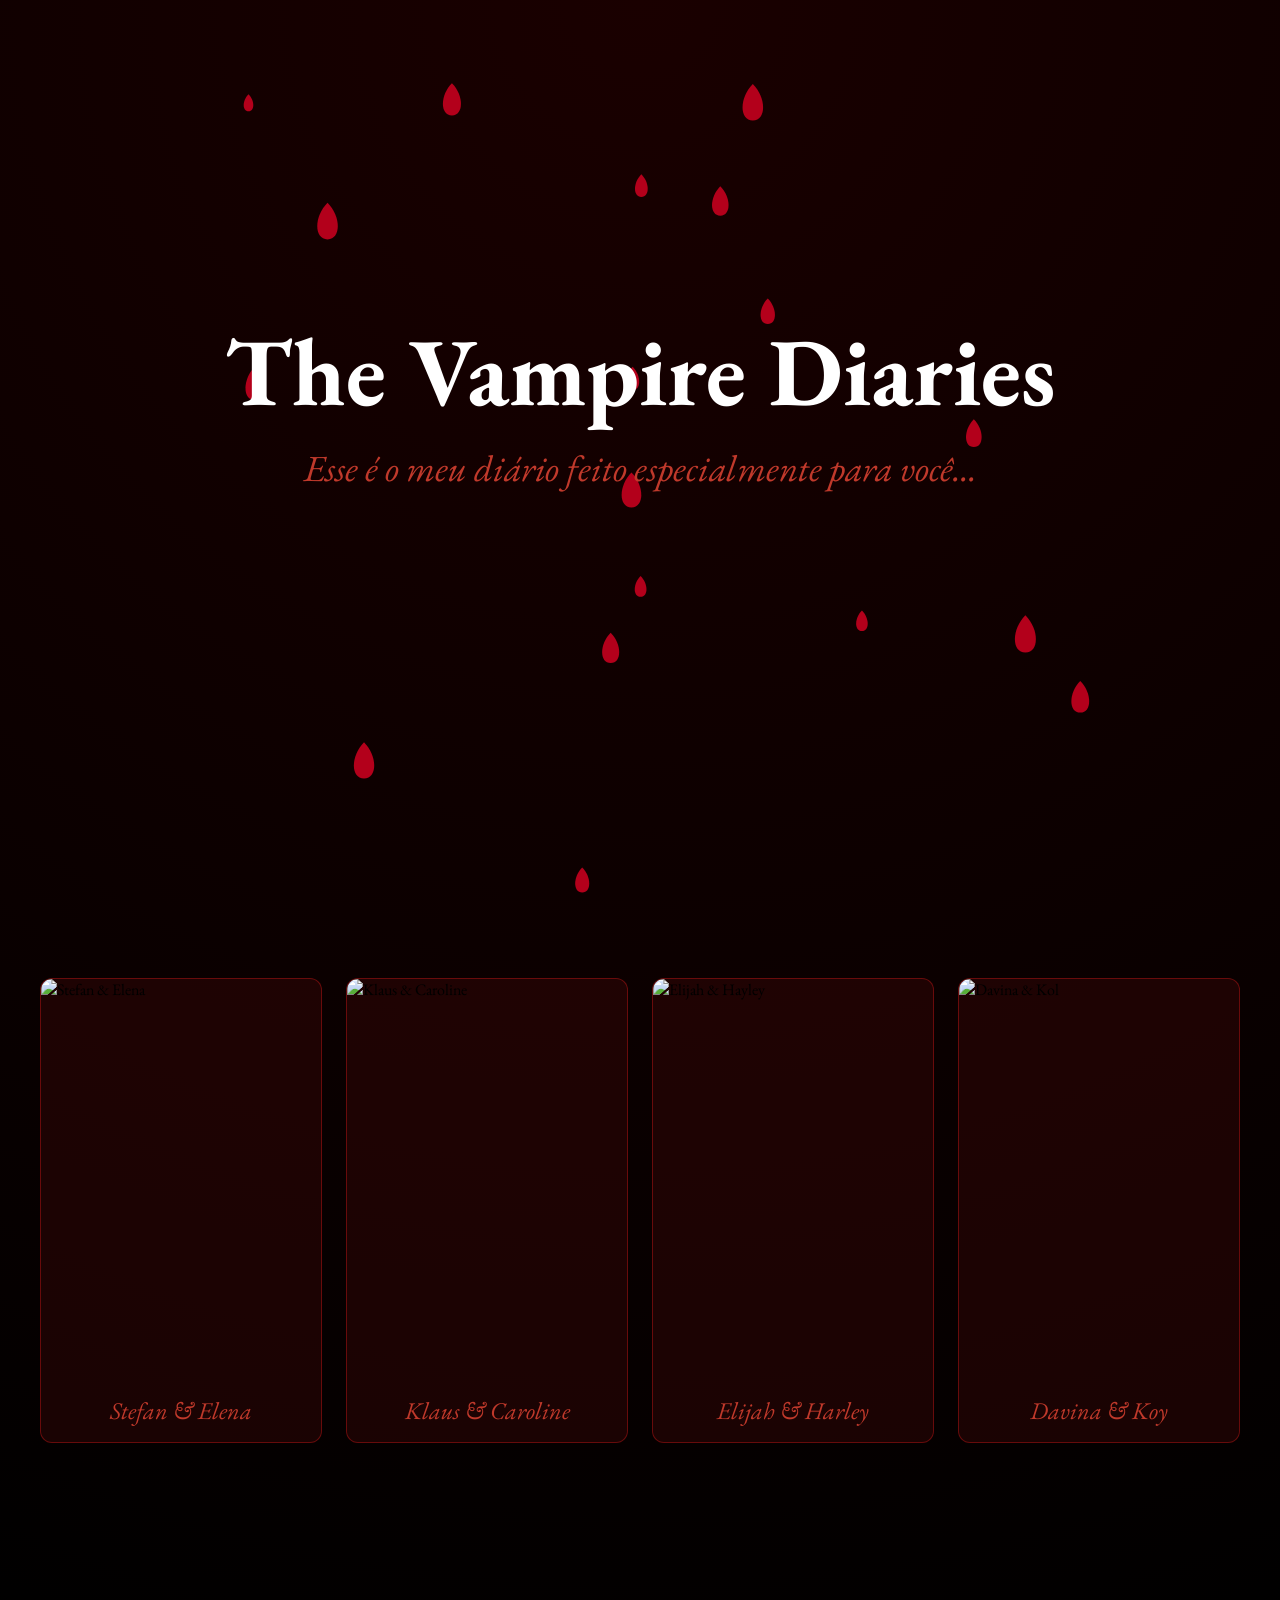
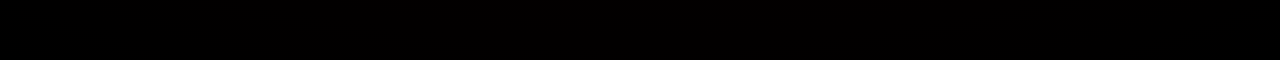
==== livro/capitulo2.html @ 480da624 "teste do mobile" ====
<!DOCTYPE html>
<html lang="pt-br">
<head>
    <link href="https://fonts.googleapis.com/css2?family=Cormorant+Upright:ital,wght@0,400;1,400&display=swap" rel="stylesheet">
    <link rel="preconnect" href="https://fonts.googleapis.com">
    <link rel="preconnect" href="https://fonts.gstatic.com" crossorigin>
    <link href="https://fonts.googleapis.com/css2?family=EB+Garamond:ital,wght@0,400..800;1,400..800&display=swap" rel="stylesheet">
    <meta charset="UTF-8">
    <meta name="viewport" content="width=device-width, initial-scale=1.0">
    <title>The Programmer Diaries</title>
    <link rel="stylesheet" href="../assets/capitulo1.css">
</head>
<body>
    <canvas id="canvas"></canvas>

    <div class="pagina">

        <div class="titulo">
            <h1>The Vampire Diaries</h1>
            <p class="subtitulo">Esse é o meu diário feito especialmente para você...</p>
        </div>

        <div class="cards">

            <div class="card" data-position="center" data-nome="Stefan & Elena" data-frase="Eu vivia como o Stefan, carregando uma eternidade de culpa, era algo que eu já havia aceitado e que viveria assim até o dia em que eu morresse. Mas você foi uma luz no fim do túnel, algo que me fez deixar meu lado estripador no passado e me fez querer retomar minha humanidade." data-img="../src/aaeab589db3d82ce3978d9ee8c9a71b1.jpg">
                <img src="../src/aaeab589db3d82ce3978d9ee8c9a71b1.jpg" alt="Stefan & Elena">
                <div class="card-info"><h2>Stefan & Elena</h2></div>
            </div>

            <div class="card" data-position="top" data-nome="Klaus & Caroline" data-frase="Eu vivia como o Klaus, com mais de mil anos de existência, fui um ser temido e poderoso, tive tudo a minha vontade... Até conhecer você. Percebi que não poderia tê-la como bem entendesse, precisaria mudar para algo melhor do que sou hoje, não como um ser sobrenatural, mas como um humano." data-img="../src/8bc960290d0fc2e37c0245216d3d1296.jpg">
                <img src="../src/8bc960290d0fc2e37c0245216d3d1296.jpg" alt="Klaus & Caroline">
                <div class="card-info"><h2>Klaus & Caroline</h2></div>
            </div>

            <div class="card" data-position="top" data-nome="Elijah & Harley" data-frase="Eu vivia como o Elijah, o mais nobre entre os Originais. Vivi muito tempo transformando pessoas em peões e controlando minhas emoções, palavras e impulsos. Até conhecer você, que quebrou minha armadura aos poucos. Me vi me tornando algo novo que jamais poderia imaginar ser — você me ensinou a amar e a proteger aquilo que me é importante." data-img="../src/7e198089a83400742d4eca5a933eb7bc.jpg">
                <img src="../src/7e198089a83400742d4eca5a933eb7bc.jpg" alt="Elijah & Hayley">
                <div class="card-info"><h2>Elijah & Harley</h2></div>
            </div>

            <div class="card" data-position="center" data-nome="Davina & Kol" data-frase="Eu vivia como o Kol, o Original problemático da família que ninguém levava a sério, vivi sendo uma pessoa em quem ninguém poderia sequer confiar. Mas ao te conhecer, percebi que não estava sozinho nesse mundo. Você enxergou um Kol que ninguém mais enxergaria — não o caos que sempre me acompanhava, mas a pessoa por trás dele, alguém que há muito tempo só queria ser amado e levado a sério." data-img="../src/e252a35f393a559283a7852877ebd807.jpg">
                <img src="../src/e252a35f393a559283a7852877ebd807.jpg" alt="Davina & Kol">
                <div class="card-info"><h2>Davina & Koy</h2></div>
            </div>

        </div>

    </div>

    <div class="modal" id="modal">
        <div class="modal-conteudo">
            <button class="modal-fechar" id="modalFechar">✕</button>
            <img id="modalImg">
            <div class="modal-texto">
                <h2 id="modalNome"></h2>
                <p id="modalFrase"></p>
            </div>
        </div>
    </div>

    <script src="../assets/capitulo1.js"></script>
</body>
</html>
---- assets/capitulo1.css ----
body {
    margin: 0;
    font-family: 'EB Garamond', serif;
    overflow-x: hidden;
    background: radial-gradient(circle at top, #1a0000, #000000);
}

canvas {
    position: fixed;
    top: 0;
    left: 0;
    width: 100%;
    height: 100%;
    z-index: 0;
}

.pagina {
    position: relative;
    z-index: 1;
    display: flex;
    flex-direction: column;
    align-items: center;
}

.titulo {
    margin-top: 40px;
    height: 80vh;
    display: flex;
    flex-direction: column;
    align-items: center;
    justify-content: center;
    text-align: center;
    padding: 0 20px;
    box-sizing: border-box;
}

.titulo h1 {
    color: #ffffff;
    font-size: 6rem;
    margin: 0 0 10px 0;
    opacity: 0;
    transform: translateY(-20px);
    transition: opacity 0.8s ease, transform 0.8s ease;
}

.titulo h1.visivel {
    opacity: 1;
    transform: translateY(0);
}

.subtitulo {
    color: #c0392b;
    font-size: 2.3rem;
    font-style: italic;
    margin: 0;
    opacity: 0;
    transform: translateY(-20px);
    transition: opacity 0.8s ease, transform 0.8s ease;
}

.subtitulo.visivel {
    opacity: 1;
    transform: translateY(0);
}

/* Cards */
.cards {
    min-height: 100vh;
    display: flex;
    flex-direction: row;
    align-items: center;
    justify-content: center;
    gap: 24px;
    width: 100%;
    padding: 60px 20px;
    box-sizing: border-box;
    flex-wrap: wrap;
}

.card {
    width: 280px;
    border: 1px solid rgba(180, 20, 20, 0.5);
    border-radius: 12px;
    overflow: hidden;
    background: rgba(80, 10, 10, 0.3);
    opacity: 0;
    transform: translateY(40px);
    transition: opacity 0.7s ease, transform 0.5s cubic-bezier(0.34, 1.56, 0.64, 1), border-color 0.3s ease, box-shadow 0.3s ease;
    cursor: pointer;
}

.card.visivel {
    opacity: 1;
    transform: translateY(0);
}

.card:hover {
    transform: translateY(-8px);
    border-color: rgba(200, 30, 30, 0.9);
}

.card.selecionado {
    transform: translateY(-20px) !important;
    border-color: rgba(200, 30, 30, 0.9);
    box-shadow: 0 0 30px rgba(180, 20, 20, 0.5);
}

.card img {
    width: 100%;
    height: 400px;
    object-fit: cover;
    display: block;
}

.card-info {
    padding: 16px;
    text-align: center;
}

.card-info h2 {
    color: #c0392b;
    margin: 0;
    font-size: 1.5rem;
    font-weight: 400;
    font-style: italic;
}



/* Modal */
.modal {
    position: fixed;
    top: 0;
    left: 0;
    width: 100%;
    height: 100%;
    background: rgba(0, 0, 0, 0);
    z-index: 10;
    display: flex;
    align-items: center;
    justify-content: center;
    pointer-events: none;
    transition: background 0.4s ease;
}

.modal.aberto {
    background: rgba(0, 0, 0, 0.85);
    pointer-events: all;
}

.modal-conteudo {
    position: relative;
    border: 1px solid rgba(180, 20, 20, 0.6);
    border-radius: 12px;
    overflow: hidden;
    background: rgba(20, 5, 5, 0.95);

    display: flex;
    flex-direction: row;

    width: 700px;          /* 🔥 tamanho FIXO */
    height: 600px;         /* 🔥 tamanho FIXO */

    opacity: 0;
    transform: scale(0.9);
    transition: all 0.4s cubic-bezier(0.34, 1.56, 0.64, 1);

    
    top: auto !important;
    left: auto !important;
    right: auto !important;
    bottom: auto !important;
}


.modal.aberto .modal-conteudo {
    opacity: 1;
}

.modal-fechar {
    position: absolute;
    top: 12px;
    right: 16px;
    background: none;
    border: none;
    color: #c0392b;
    font-size: 1.2rem;
    cursor: pointer;
    z-index: 1;
}

.modal-conteudo img {
    width: 50%;
    height: 100%;
    object-fit: cover;
}

.modal-conteudo h2 {
    color: #ffffff;
    font-size: 2.0rem;
    
    font-weight: bold;
    font-style: italic;
    margin: 20px 0 10px 0;
}

.modal-conteudo p {
    color: #c0392b;
    font-size: 1.3rem;
    font-style: italic;
    font-weight: bold;
    padding: 0 24px 28px 30px;
    margin: 0;
    line-height: 1.3;
}

.modal-texto {
    width: 50%;
    display: flex;
    flex-direction: column;
    align-items: center;
    justify-content: center;
    padding: 24px;
    box-sizing: border-box;
    text-align: center;
    overflow-y: auto;
}



/* Carta */
.carta-secao {
    min-height: 100vh;
    display: flex;
    align-items: center;
    justify-content: center;
    padding: 60px 20px;
    box-sizing: border-box;
}

.carta {
    width: 800px;
    min-height: 500px;
    background: #f5e6c8;
    border-radius: 4px;
    padding: 0px 60px;
    box-sizing: border-box;
    box-shadow: 0 0 40px rgba(0, 0, 0, 0.8), inset 0 0 80px rgba(180, 120, 50, 0.2);
    opacity: 0;
    transform: translateY(40px);
    transition: opacity 0.8s ease, transform 0.8s ease;
    background-image:
        repeating-linear-gradient(
            transparent,
            transparent 39px,
            rgba(180, 120, 50, 0.3) 39px,
            rgba(180, 120, 50, 0.3) 40px
        );
    line-height: 40px;
}

.carta.visivel {
    opacity: 1;
    transform: translateY(0);
}

.carta-texto {
    font-family: 'Cormorant Upright', serif;
    font-size: 1.4rem;
    color: #1a0000;
    line-height: 40px;
    margin: 0;
    padding-top: 8px;
    white-space: pre-wrap;
    font-style: italic;
}

/* Tablet */
@media (max-width: 1100px) {
    .titulo h1 {
        font-size: 4rem;
    }

    .subtitulo {
        font-size: 1.6rem;
    }

    .cards {
        gap: 16px;
    }

    .card {
        width: 220px;
    }

    .card img {
        height: 300px;
    }

    .carta {
        width: 90%;
        padding: 0 40px;
    }
}

/* Mobile */
@media (max-width: 768px) {
    .titulo h1 { font-size: 2.5rem; }
    .subtitulo { font-size: 1.2rem; }

    .cards {
        flex-direction: column;
        align-items: center;
        gap: 20px;
        min-height: unset;
        padding: 40px 20px;
    }

    .card { width: 85%; max-width: 360px; }

    .card img {
        width: 100%;
        height: 280px !important;
        object-fit: cover !important;
    }

    .modal {
        align-items: center;
        padding: 20px;
        box-sizing: border-box;
    }

    .modal-conteudo {
        flex-direction: column !important;
        width: 90vw !important;
        height: auto !important;
        max-height: 92vh !important;
        overflow-y: auto !important;
        transform: scale(1) !important;
    }

    .modal-conteudo img {
        width: 100% !important;
        height: auto !important;
        max-height: 55vh !important;
        object-fit: contain !important;
        background: #0a0000 !important;
        flex-shrink: 0 !important;
    }

    .modal-texto {
        width: 100% !important;
        box-sizing: border-box !important;
        padding: 20px !important;
        justify-content: flex-start !important;
        flex-shrink: 0 !important;
    }

    .modal-conteudo h2 {
        font-size: 1.3rem !important;
        margin: 0 0 10px 0 !important;
    }

    .modal-conteudo p {
        font-size: 0.95rem !important;
        padding: 0 !important;
        line-height: 1.5 !important;
    }

    .carta { width: 95%; padding: 0 20px; }
    .carta-texto { font-size: 1rem; }
}

@media (max-width: 480px) {
    .titulo h1 { font-size: 1.8rem; }
    .subtitulo { font-size: 1rem; }
    .card { width: 95%; }
}
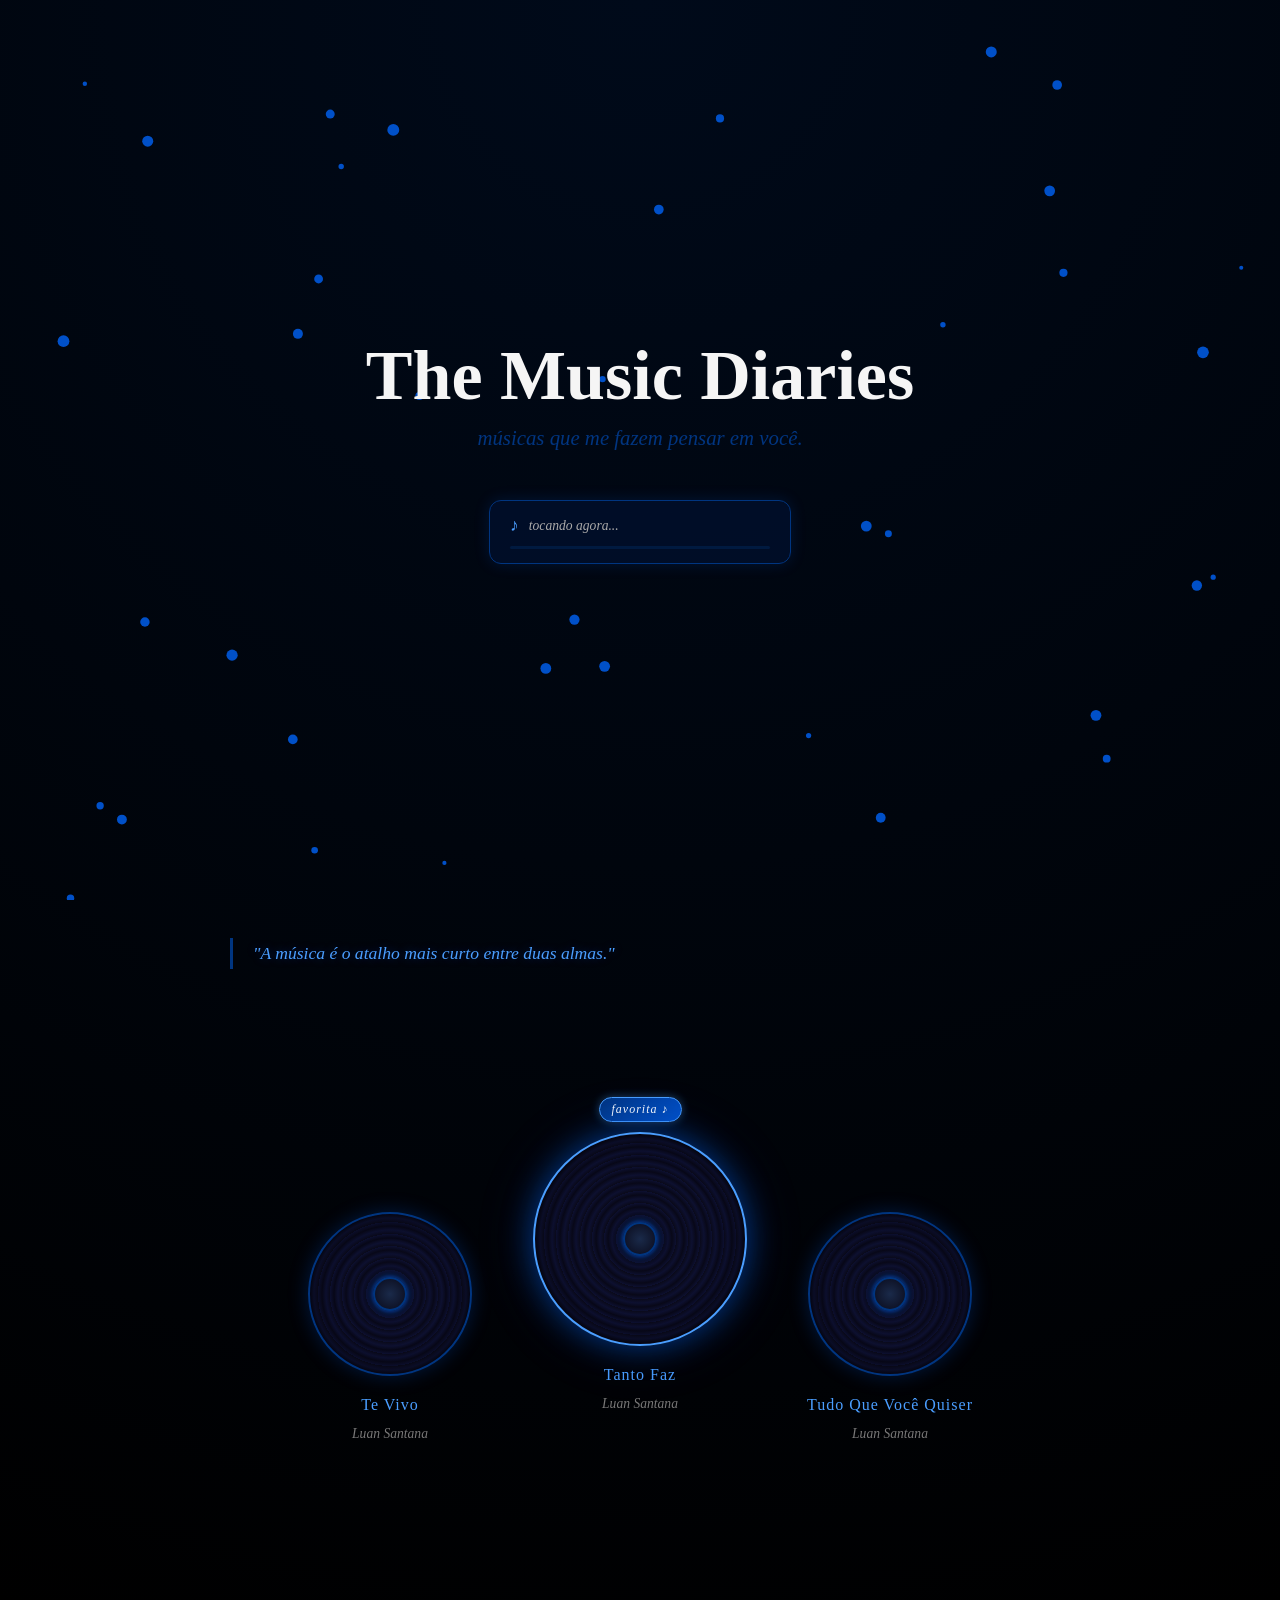
==== commit 1b8d7c3b: "teste 2 mobile" ====
--- a/livro/capitulo2.html
+++ b/livro/capitulo2.html
@@ -1,62 +1,106 @@
 <!DOCTYPE html>
 <html lang="pt-br">
 <head>
-    <link href="https://fonts.googleapis.com/css2?family=Cormorant+Upright:ital,wght@0,400;1,400&display=swap" rel="stylesheet">
-    <link rel="preconnect" href="https://fonts.googleapis.com">
-    <link rel="preconnect" href="https://fonts.gstatic.com" crossorigin>
-    <link href="https://fonts.googleapis.com/css2?family=EB+Garamond:ital,wght@0,400..800;1,400..800&display=swap" rel="stylesheet">
     <meta charset="UTF-8">
     <meta name="viewport" content="width=device-width, initial-scale=1.0">
     <title>The Programmer Diaries</title>
-    <link rel="stylesheet" href="../assets/capitulo1.css">
+    <link rel="stylesheet" href="../assets/capitulo2.css">
 </head>
+
 <body>
-    <canvas id="canvas"></canvas>
 
-    <div class="pagina">
+<canvas id="petalas"></canvas>
 
-        <div class="titulo">
-            <h1>The Vampire Diaries</h1>
-            <p class="subtitulo">Esse é o meu diário feito especialmente para você...</p>
+<div class="pagina-container">
+
+    <div class="topo">
+        <h1 class="titulo">The Music Diaries</h1>
+        <p class="subtitulo">músicas que me fazem pensar em você.</p>
+
+        <div class="player">
+            <div class="player-info">
+                <span class="player-nota">♪</span>
+                <span class="player-nome">tocando agora...</span>
+            </div>
+            <div class="player-barra">
+                <div class="player-progresso"></div>
+            </div>
         </div>
+    </div>
 
-        <div class="cards">
+    <div class="citacao-section">
+        <p class="citacao">"A música é o atalho mais curto entre duas almas."</p>
+    </div>
 
-            <div class="card" data-position="center" data-nome="Stefan & Elena" data-frase="Eu vivia como o Stefan, carregando uma eternidade de culpa, era algo que eu já havia aceitado e que viveria assim até o dia em que eu morresse. Mas você foi uma luz no fim do túnel, algo que me fez deixar meu lado estripador no passado e me fez querer retomar minha humanidade." data-img="../src/aaeab589db3d82ce3978d9ee8c9a71b1.jpg">
-                <img src="../src/aaeab589db3d82ce3978d9ee8c9a71b1.jpg" alt="Stefan & Elena">
-                <div class="card-info"><h2>Stefan & Elena</h2></div>
+    <div class="conteudo">
+
+        <div class="discos-grid">
+
+            <div class="disco-card" onclick="abrirModal('modal1')" data-audio="../src/tevivo.mp3">
+                <div class="disco">
+                    <div class="disco-centro"></div>
+                </div>
+                <div class="disco-info">
+                    <div class="disco-titulo">Te Vivo</div>
+                    <div class="disco-texto">Luan Santana</div>
+                </div>
             </div>
 
-            <div class="card" data-position="top" data-nome="Klaus & Caroline" data-frase="Eu vivia como o Klaus, com mais de mil anos de existência, fui um ser temido e poderoso, tive tudo a minha vontade... Até conhecer você. Percebi que não poderia tê-la como bem entendesse, precisaria mudar para algo melhor do que sou hoje, não como um ser sobrenatural, mas como um humano." data-img="../src/8bc960290d0fc2e37c0245216d3d1296.jpg">
-                <img src="../src/8bc960290d0fc2e37c0245216d3d1296.jpg" alt="Klaus & Caroline">
-                <div class="card-info"><h2>Klaus & Caroline</h2></div>
+            <div class="disco-card destaque" onclick="abrirModal('modal2')" data-audio="../src/tantofaz.mp3">
+                <div class="badge">favorita ♪</div>
+                <div class="disco">
+                    <div class="disco-centro"></div>
+                </div>
+                <div class="disco-info">
+                    <div class="disco-titulo">Tanto Faz</div>
+                    <div class="disco-texto">Luan Santana</div>
+                </div>
             </div>
 
-            <div class="card" data-position="top" data-nome="Elijah & Harley" data-frase="Eu vivia como o Elijah, o mais nobre entre os Originais. Vivi muito tempo transformando pessoas em peões e controlando minhas emoções, palavras e impulsos. Até conhecer você, que quebrou minha armadura aos poucos. Me vi me tornando algo novo que jamais poderia imaginar ser — você me ensinou a amar e a proteger aquilo que me é importante." data-img="../src/7e198089a83400742d4eca5a933eb7bc.jpg">
-                <img src="../src/7e198089a83400742d4eca5a933eb7bc.jpg" alt="Elijah & Hayley">
-                <div class="card-info"><h2>Elijah & Harley</h2></div>
-            </div>
-
-            <div class="card" data-position="center" data-nome="Davina & Kol" data-frase="Eu vivia como o Kol, o Original problemático da família que ninguém levava a sério, vivi sendo uma pessoa em quem ninguém poderia sequer confiar. Mas ao te conhecer, percebi que não estava sozinho nesse mundo. Você enxergou um Kol que ninguém mais enxergaria — não o caos que sempre me acompanhava, mas a pessoa por trás dele, alguém que há muito tempo só queria ser amado e levado a sério." data-img="../src/e252a35f393a559283a7852877ebd807.jpg">
-                <img src="../src/e252a35f393a559283a7852877ebd807.jpg" alt="Davina & Kol">
-                <div class="card-info"><h2>Davina & Koy</h2></div>
+            <div class="disco-card" onclick="abrirModal('modal3')" data-audio="../src/tudoquevocequiser.mp3">
+                <div class="disco">
+                    <div class="disco-centro"></div>
+                </div>
+                <div class="disco-info">
+                    <div class="disco-titulo">Tudo Que Você Quiser</div>
+                    <div class="disco-texto">Luan Santana</div>
+                </div>
             </div>
 
         </div>
 
     </div>
 
-    <div class="modal" id="modal">
-        <div class="modal-conteudo">
-            <button class="modal-fechar" id="modalFechar">✕</button>
-            <img id="modalImg">
-            <div class="modal-texto">
-                <h2 id="modalNome"></h2>
-                <p id="modalFrase"></p>
-            </div>
-        </div>
+    <div class="modal-overlay" id="overlay" onclick="fecharModal()"></div>
+
+    <div class="modal" id="modal1">
+        <button class="modal-fechar" onclick="fecharModal()">✕</button>
+        <div class="modal-disco"><div class="disco-centro"></div></div>
+        <h2 class="modal-titulo">Te Vivo</h2>
+        <p class="modal-artista">Luan Santana</p>
+        <p class="modal-texto">Sempre que fecho os meus olhos e enxergo a gente em questão de segundos vou pra outro mundo, assim eu entendo que a gente não precisa ta colado pra ta junto e é ai que percebo o quanto te amo, afinal eu não preciso te olhar pra te ter em meu mundo, porque onde quer que eu vá você está em tudo, Te vivo!.</p>
     </div>
 
-    <script src="../assets/capitulo1.js"></script>
+    <div class="modal" id="modal2">
+        <button class="modal-fechar" onclick="fecharModal()">✕</button>
+        <div class="modal-disco"><div class="disco-centro"></div></div>
+        <h2 class="modal-titulo">Tanto Faz</h2>
+        <p class="modal-artista">Luan Santana</p>
+        <p class="modal-texto">Sempre vejo a lua da janela, e percebo o quanto ela é tão bela e, ao mesmo tempo, distante. Essas são suas semelhanças, e por isso que fico aqui sentindo falta de você. Não importa quantos filmes eu assista ou até quantos livros eu leia, eu não consigo te esquecer nem por um segundo. O meu pensamento te segue e minha saudade te persegue. Você não sai da minha mente, e isso me causa febre, de uns 40 graus ou um pouco mais. A única coisa que eu quero é você, eu só amo você e o resto tanto faz, tanto faz!</p>
+    </div>
+
+    <div class="modal" id="modal3">
+        <button class="modal-fechar" onclick="fecharModal()">✕</button>
+        <div class="modal-disco"><div class="disco-centro"></div></div>
+        <h2 class="modal-titulo">Tudo Que Você Quiser</h2>
+        <p class="modal-artista">Luan Santana</p>
+        <p class="modal-texto">Eu acordo todos os dias pensando em você e é aí que cai a ficha que eu ainda não vou poder te ver, esse vazio que sinto é de atormentar e me pergunto se um dia ele vai me abandonar, tem gente que tem cheiro de rosa de avelã, o perfume doce de toda manhã, mas você? Você tem tudo, muito mais que um dia eu sonhei pra mim e quer saber, eu trocaria tudo pra ter você aqui pra mim, tudo o que você quiser!.</p>
+    </div>
+
+</div>
+
+<audio id="audioPlayer" loop></audio>
+
+<script src="../assets/capitulo2.js"></script>
 </body>
 </html>
--- a/assets/capitulo2.css
+++ b/assets/capitulo2.css
@@ -0,0 +1,475 @@
+body{
+    margin: 0;
+    min-height: 100vh;
+    background: radial-gradient(circle at top, #000a1a, #000000);
+    font-family: Georgia, serif;
+    color: #f5f5f5;
+    overflow-x: hidden;
+}
+
+#petalas{
+    position: fixed;
+    inset: 0;
+    width: 100%;
+    height: 100%;
+    pointer-events: none;
+    z-index: 0;
+}
+
+.pagina-container{
+    position: relative;
+    z-index: 2;
+    width: 100%;
+    max-width: 900px;
+    margin: 0 auto;
+    text-align: center;
+}
+
+/* TOPO */
+.topo{
+    height: 100vh;
+    display: flex;
+    flex-direction: column;
+    justify-content: center;
+    align-items: center;
+    opacity: 0;
+    transform: translateY(30px);
+    transition: 0.8s ease;
+}
+
+.topo.show{
+    opacity: 1;
+    transform: translateY(0);
+}
+
+.titulo{
+    font-size: 70px;
+    margin: 0;
+    animation: softGlow 6s infinite;
+}
+
+.subtitulo{
+    margin-top: 10px;
+    font-size: 1.3rem;
+    font-style: italic;
+    color: #003580;
+    min-height: 24px;
+}
+
+/* GRID DE DISCOS */
+.conteudo{
+    padding: 80px 20px 160px;
+}
+
+.discos-grid{
+    display: flex;
+    flex-wrap: wrap;
+    justify-content: center;
+    align-items: flex-end;
+    gap: 50px;
+}
+
+/* CARD */
+.disco-card{
+    text-decoration: none;
+    color: #f5f5f5;
+    display: flex;
+    flex-direction: column;
+    align-items: center;
+    gap: 20px;
+    width: 200px;
+    cursor: pointer;
+    opacity: 0;
+    transform: translateY(40px);
+    transition: 0.9s ease;
+    position: relative;
+}
+
+.disco-card.show{
+    opacity: 1;
+    transform: translateY(0);
+}
+
+.disco-card.hide{
+    opacity: 0;
+    transform: translateY(40px);
+}
+
+/* DESTAQUE */
+.disco-card.destaque{
+    transform: translateY(-30px);
+}
+
+.disco-card.destaque.show{
+    transform: translateY(-30px);
+}
+
+.disco-card.destaque .disco{
+    width: 210px;
+    height: 210px;
+    border-color: #4a9eff;
+    box-shadow:
+        0 0 30px rgba(0,80,200,0.6),
+        0 0 60px rgba(0,80,200,0.2),
+        inset 0 0 20px rgba(0,0,0,0.5);
+}
+
+.disco-card.destaque:hover .disco{
+    box-shadow:
+        0 0 50px rgba(74,158,255,0.8),
+        0 0 80px rgba(0,80,200,0.4);
+}
+
+/* BADGE */
+.badge{
+    background: linear-gradient(135deg, #003580, #0050c8);
+    color: #fff;
+    font-size: 0.75rem;
+    letter-spacing: 1px;
+    padding: 4px 12px;
+    border-radius: 20px;
+    border: 1px solid #4a9eff;
+    box-shadow: 0 0 10px rgba(74,158,255,0.4);
+    margin-bottom: -10px;
+    font-style: italic;
+}
+
+/* DISCO */
+.disco{
+    width: 160px;
+    height: 160px;
+    border-radius: 50%;
+    background: repeating-radial-gradient(
+        circle at center,
+        #0a0a1a 0px,
+        #0d1030 4px,
+        #080818 8px,
+        #0d1030 12px
+    );
+    border: 2px solid #003580;
+    box-shadow:
+        0 0 20px rgba(0,80,200,0.3),
+        inset 0 0 20px rgba(0,0,0,0.5);
+    display: flex;
+    justify-content: center;
+    align-items: center;
+    transition: 0.4s ease;
+    animation: girar 8s linear infinite paused;
+    position: relative;
+}
+
+.disco::after{
+    content: "";
+    position: absolute;
+    inset: -4px;
+    border-radius: 50%;
+    border: 2px solid transparent;
+    background: conic-gradient(#4a9eff, transparent, #0050c8, transparent, #4a9eff) border-box;
+    -webkit-mask: linear-gradient(#fff 0 0) padding-box, linear-gradient(#fff 0 0);
+    -webkit-mask-composite: destination-out;
+    mask-composite: exclude;
+    opacity: 0;
+    transition: opacity 0.4s ease;
+    animation: girar 3s linear infinite paused;
+}
+
+.disco-card:hover .disco{
+    animation-play-state: running;
+    box-shadow:
+        0 0 35px rgba(0,80,200,0.6),
+        0 0 60px rgba(0,80,200,0.2),
+        inset 0 0 20px rgba(0,0,0,0.5);
+    border-color: #4a9eff;
+}
+
+.disco-card:hover .disco::after{
+    opacity: 1;
+    animation-play-state: running;
+}
+
+/* CENTRO DO DISCO */
+.disco-centro{
+    width: 30px;
+    height: 30px;
+    border-radius: 50%;
+    background: radial-gradient(circle, #1a2a4a, #0a0a1a);
+    border: 2px solid #003580;
+    box-shadow: 0 0 8px #0050c8;
+    z-index: 1;
+}
+
+/* INFO */
+.disco-info{
+    text-align: center;
+}
+
+.disco-titulo{
+    font-size: 1rem;
+    color: #4a9eff;
+    letter-spacing: 1px;
+    margin-bottom: 8px;
+    min-height: 20px;
+}
+
+.disco-texto{
+    font-size: 0.85rem;
+    color: #777;
+    font-style: italic;
+    line-height: 1.5;
+    min-height: 20px;
+}
+
+/* GLOW AZUL */
+@keyframes softGlow{
+    0%,100% { text-shadow: 0 0 10px #003580; }
+    50% { text-shadow: 0 0 18px #0050c8; }
+}
+
+@keyframes girar{
+    from { transform: rotate(0deg); }
+    to { transform: rotate(360deg); }
+}
+
+/* MODAL */
+.modal-overlay{
+    display: none;
+    position: fixed;
+    inset: 0;
+    background: rgba(0,0,0,0.8);
+    z-index: 100;
+    backdrop-filter: blur(4px);
+}
+
+.modal-overlay.show{
+    display: block;
+}
+
+.modal{
+    display: none;
+    position: fixed;
+    top: 50%;
+    left: 50%;
+    transform: translate(-50%, -50%) scale(0.8);
+    z-index: 101;
+    width: 340px;
+    padding: 40px 30px;
+    background: linear-gradient(160deg, #000a1a, #000510);
+    border: 1px solid #003580;
+    border-radius: 16px;
+    box-shadow:
+        0 0 40px rgba(0,80,200,0.4),
+        inset 0 0 30px rgba(0,0,0,0.5);
+    text-align: center;
+    opacity: 0;
+    transition: opacity 0.4s ease, transform 0.4s ease;
+}
+
+.modal.show{
+    display: block;
+    opacity: 1;
+    transform: translate(-50%, -50%) scale(1);
+}
+
+.modal-fechar{
+    position: absolute;
+    top: 14px;
+    right: 16px;
+    background: none;
+    border: none;
+    color: #4a9eff;
+    font-size: 1.1rem;
+    cursor: pointer;
+    padding: 0;
+    margin: 0;
+    box-shadow: none;
+}
+
+.modal-fechar:hover{
+    color: #fff;
+    box-shadow: none;
+    background: none;
+}
+
+.modal-disco{
+    width: 100px;
+    height: 100px;
+    border-radius: 50%;
+    margin: 0 auto 24px;
+    background: repeating-radial-gradient(
+        circle at center,
+        #0a0a1a 0px,
+        #0d1030 4px,
+        #080818 8px,
+        #0d1030 12px
+    );
+    border: 2px solid #003580;
+    box-shadow: 0 0 20px rgba(0,80,200,0.4);
+    display: flex;
+    justify-content: center;
+    align-items: center;
+    animation: girar 4s linear infinite;
+}
+
+.modal-disco .disco-centro{
+    width: 20px;
+    height: 20px;
+    border-radius: 50%;
+    background: radial-gradient(circle, #1a2a4a, #0a0a1a);
+    border: 2px solid #003580;
+}
+
+.modal-titulo{
+    color: #4a9eff;
+    font-size: 1.2rem;
+    letter-spacing: 2px;
+    font-weight: normal;
+    margin-bottom: 16px;
+    min-height: 20px;
+}
+
+.modal-texto{
+    color: #aaa;
+    font-size: 0.95rem;
+    line-height: 1.8;
+    font-style: italic;
+    min-height: 20px;
+}
+
+/* PLAYER */
+.player{
+    margin-top: 30px;
+    width: 260px;
+    background: rgba(0,20,60,0.5);
+    border: 1px solid #003580;
+    border-radius: 12px;
+    padding: 14px 20px;
+    box-shadow: 0 0 15px rgba(0,80,200,0.2);
+}
+
+.player-info{
+    display: flex;
+    align-items: center;
+    gap: 10px;
+    margin-bottom: 10px;
+}
+
+.player-nota{
+    color: #4a9eff;
+    font-size: 1.1rem;
+    animation: pulsar 2s infinite;
+}
+
+.player-nome{
+    color: #aaa;
+    font-size: 0.85rem;
+    font-style: italic;
+}
+
+.player-barra{
+    width: 100%;
+    height: 3px;
+    background: #001a40;
+    border-radius: 4px;
+    overflow: hidden;
+}
+
+.player-progresso{
+    height: 100%;
+    width: 0%;
+    background: linear-gradient(90deg, #003580, #4a9eff);
+    border-radius: 4px;
+    animation: progresso 8s linear infinite;
+}
+
+/* CITAÇÃO */
+.citacao-section{
+    padding: 20px 40px 60px;
+    opacity: 0;
+    transform: translateY(20px);
+    transition: 0.8s ease;
+}
+
+.citacao-section.show{
+    opacity: 1;
+    transform: translateY(0);
+}
+
+.citacao-section.hide{
+    opacity: 0;
+    transform: translateY(20px);
+}
+
+.citacao{
+    font-size: 1.1rem;
+    font-style: italic;
+    color: #4a9eff;
+    text-shadow: 0 0 10px rgba(0,80,200,0.4);
+    line-height: 1.8;
+    border-left: 3px solid #003580;
+    padding-left: 20px;
+    text-align: left;
+}
+
+/* ARTISTA NO MODAL */
+.modal-artista{
+    color: #4a9eff;
+    font-size: 0.9rem;
+    letter-spacing: 1px;
+    margin: -10px 0 16px;
+    font-style: italic;
+}
+
+@keyframes progresso{
+    0% { width: 0%; }
+    100% { width: 100%; }
+}
+
+@keyframes pulsar{
+    0%,100% { opacity: 1; }
+    50% { opacity: 0.3; }
+}
+
+@media (max-width: 768px){
+    .titulo{ font-size: 2.5rem; }
+    .subtitulo{ font-size: 1rem; }
+
+    .discos-grid{
+        gap: 30px;
+        align-items: center;
+        flex-direction: column;
+    }
+
+    .disco-card.destaque{
+        transform: translateY(0);
+        order: -1;
+    }
+
+    .disco-card.destaque.show{
+        transform: translateY(0);
+    }
+
+    .disco-card.destaque .disco{
+        width: 180px;
+        height: 180px;
+    }
+
+    .disco{ width: 130px; height: 130px; }
+
+    .modal{
+        width: 75vw !important;
+        padding: 30px 20px !important;
+    }
+
+    .modal-disco{ width: 80px; height: 80px; }
+
+    .citacao-section{ padding: 20px 20px 40px; }
+    .citacao{ font-size: 1rem; }
+
+    .player{ width: 90%; box-sizing: border-box; }
+}
+
+@media (max-width: 480px){
+    .titulo{ font-size: 1.8rem; }
+    .disco{ width: 110px; height: 110px; }
+    .disco-card.destaque .disco{ width: 150px; height: 150px; }
+}
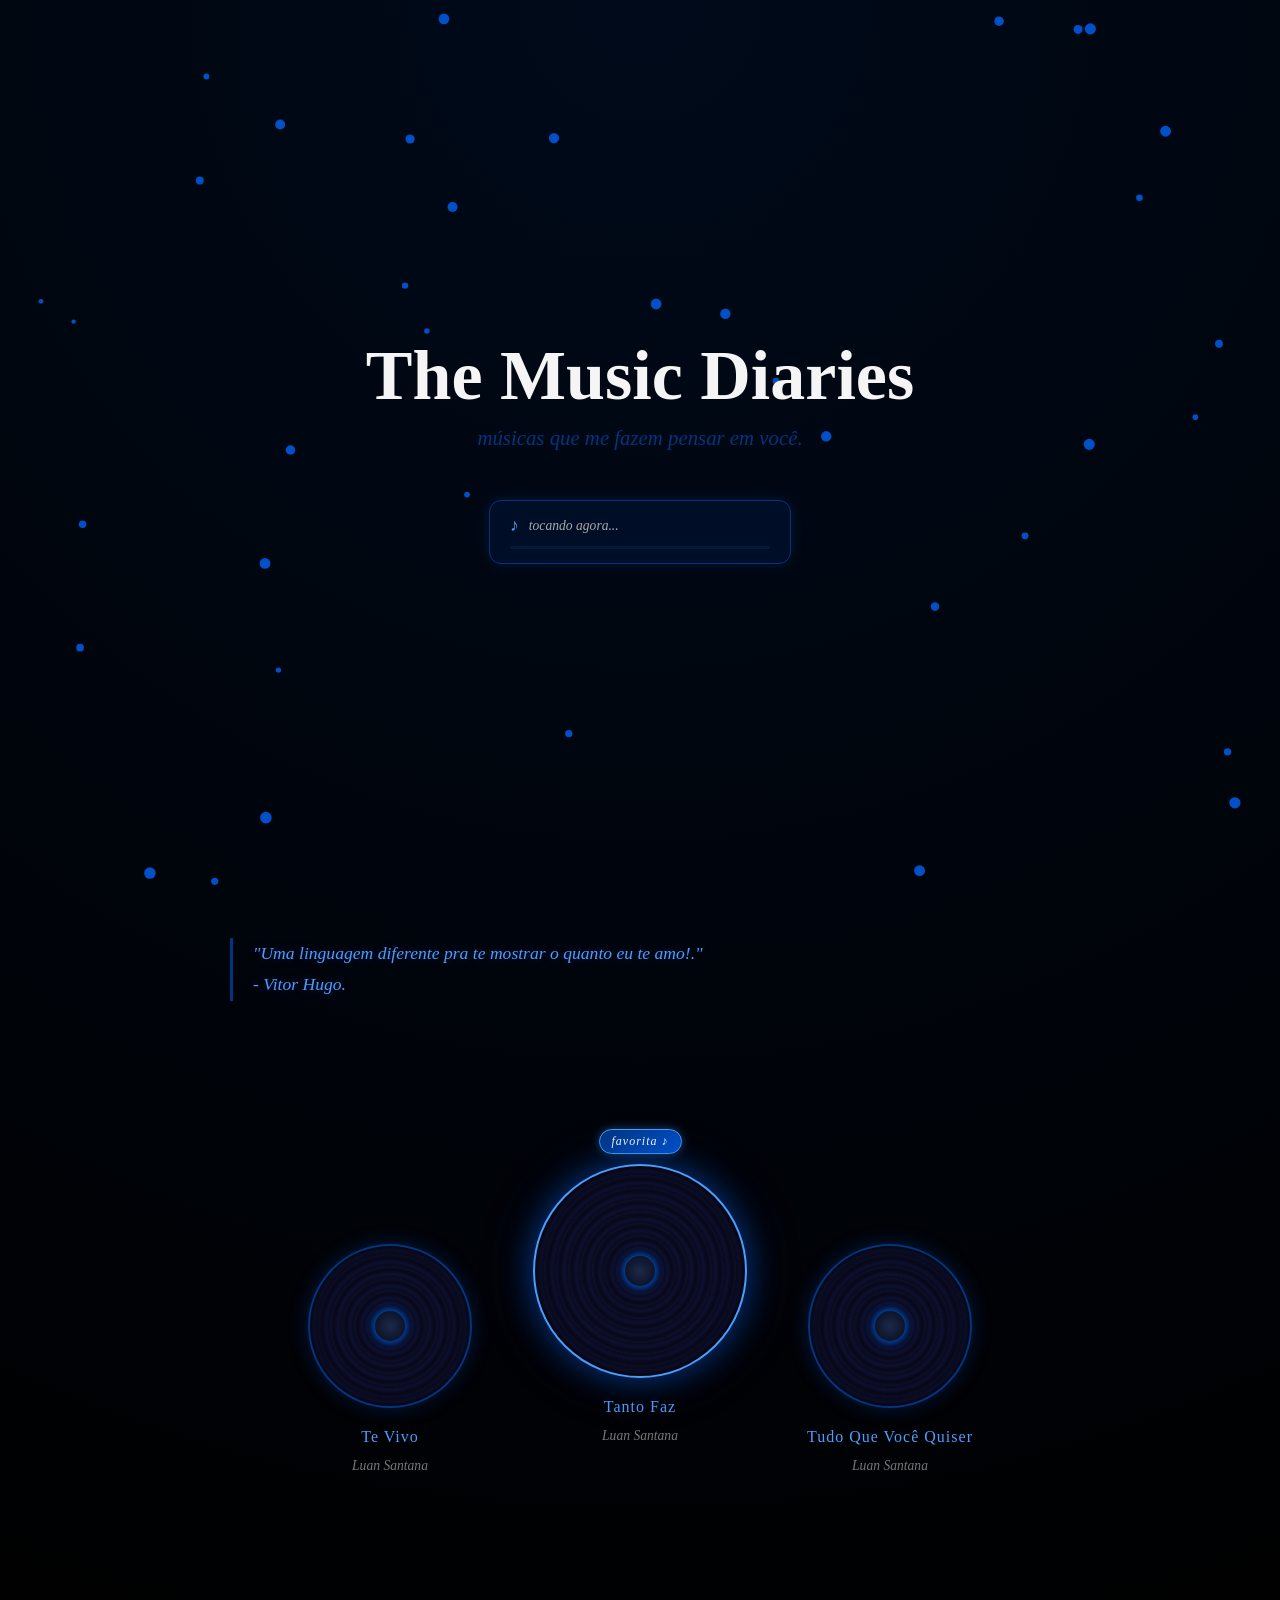
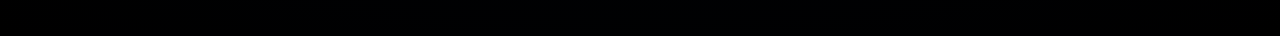
==== commit 8a6ef301: "projeto finalizado(eu acho...)" ====
--- a/livro/capitulo2.html
+++ b/livro/capitulo2.html
@@ -29,7 +29,7 @@
     </div>
 
     <div class="citacao-section">
-        <p class="citacao">"A música é o atalho mais curto entre duas almas."</p>
+        <p class="citacao">"Uma linguagem diferente pra te mostrar o quanto eu te amo!." <br> - Vitor Hugo.</p>
     </div>
 
     <div class="conteudo">
@@ -78,7 +78,7 @@
         <div class="modal-disco"><div class="disco-centro"></div></div>
         <h2 class="modal-titulo">Te Vivo</h2>
         <p class="modal-artista">Luan Santana</p>
-        <p class="modal-texto">Sempre que fecho os meus olhos e enxergo a gente em questão de segundos vou pra outro mundo, assim eu entendo que a gente não precisa ta colado pra ta junto e é ai que percebo o quanto te amo, afinal eu não preciso te olhar pra te ter em meu mundo, porque onde quer que eu vá você está em tudo, Te vivo!.</p>
+        <p class="modal-texto">Sempre que eu fecho os meus olhos e enxergo a gente, em questão de segundos vou pra outro mundo, assim eu entendo que a gente não precisa ta colado pra ta junto e é ai que percebo o quanto te amo, afinal eu não preciso te olhar pra te ter em meu mundo, porque onde quer que eu vá você está em tudo, Te vivo!</p>
     </div>
 
     <div class="modal" id="modal2">
@@ -86,7 +86,7 @@
         <div class="modal-disco"><div class="disco-centro"></div></div>
         <h2 class="modal-titulo">Tanto Faz</h2>
         <p class="modal-artista">Luan Santana</p>
-        <p class="modal-texto">Sempre vejo a lua da janela, e percebo o quanto ela é tão bela e, ao mesmo tempo, distante. Essas são suas semelhanças, e por isso que fico aqui sentindo falta de você. Não importa quantos filmes eu assista ou até quantos livros eu leia, eu não consigo te esquecer nem por um segundo. O meu pensamento te segue e minha saudade te persegue. Você não sai da minha mente, e isso me causa febre, de uns 40 graus ou um pouco mais. A única coisa que eu quero é você, eu só amo você e o resto tanto faz, tanto faz!</p>
+        <p class="modal-texto">Sempre vejo a lua da janela, e percebo o quanto ela é tão bela e, ao mesmo tempo, distante. Essas são suas semelhanças, e por isso que fico aqui sentindo falta de você. Não importa quantos filmes eu assista ou até quantos livros eu leia, eu não consigo te esquecer nem por um segundo. O meu pensamento te segue e minha saudade te persegue. Você não sai da minha mente, e isso me causa febre, de uns 40 graus ou um pouco mais. A única coisa que eu quero é você, eu só amo você e o resto? Tanto faz!</p>
     </div>
 
     <div class="modal" id="modal3">
@@ -94,7 +94,7 @@
         <div class="modal-disco"><div class="disco-centro"></div></div>
         <h2 class="modal-titulo">Tudo Que Você Quiser</h2>
         <p class="modal-artista">Luan Santana</p>
-        <p class="modal-texto">Eu acordo todos os dias pensando em você e é aí que cai a ficha que eu ainda não vou poder te ver, esse vazio que sinto é de atormentar e me pergunto se um dia ele vai me abandonar, tem gente que tem cheiro de rosa de avelã, o perfume doce de toda manhã, mas você? Você tem tudo, muito mais que um dia eu sonhei pra mim e quer saber, eu trocaria tudo pra ter você aqui pra mim, tudo o que você quiser!.</p>
+        <p class="modal-texto">Eu acordo todos os dias pensando em você e é aí que cai a ficha que eu ainda não vou poder te ver, esse vazio que sinto é de atormentar e me pergunto se um dia ele vai me abandonar, tem gente que tem cheiro de rosa de avelã, o perfume doce de toda manhã, mas você? Você tem tudo, muito mais que um dia eu sonhei pra mim e quer saber, eu trocaria tudo pra ter você aqui pra mim, tudo o que você quiser!</p>
     </div>
 
 </div>
